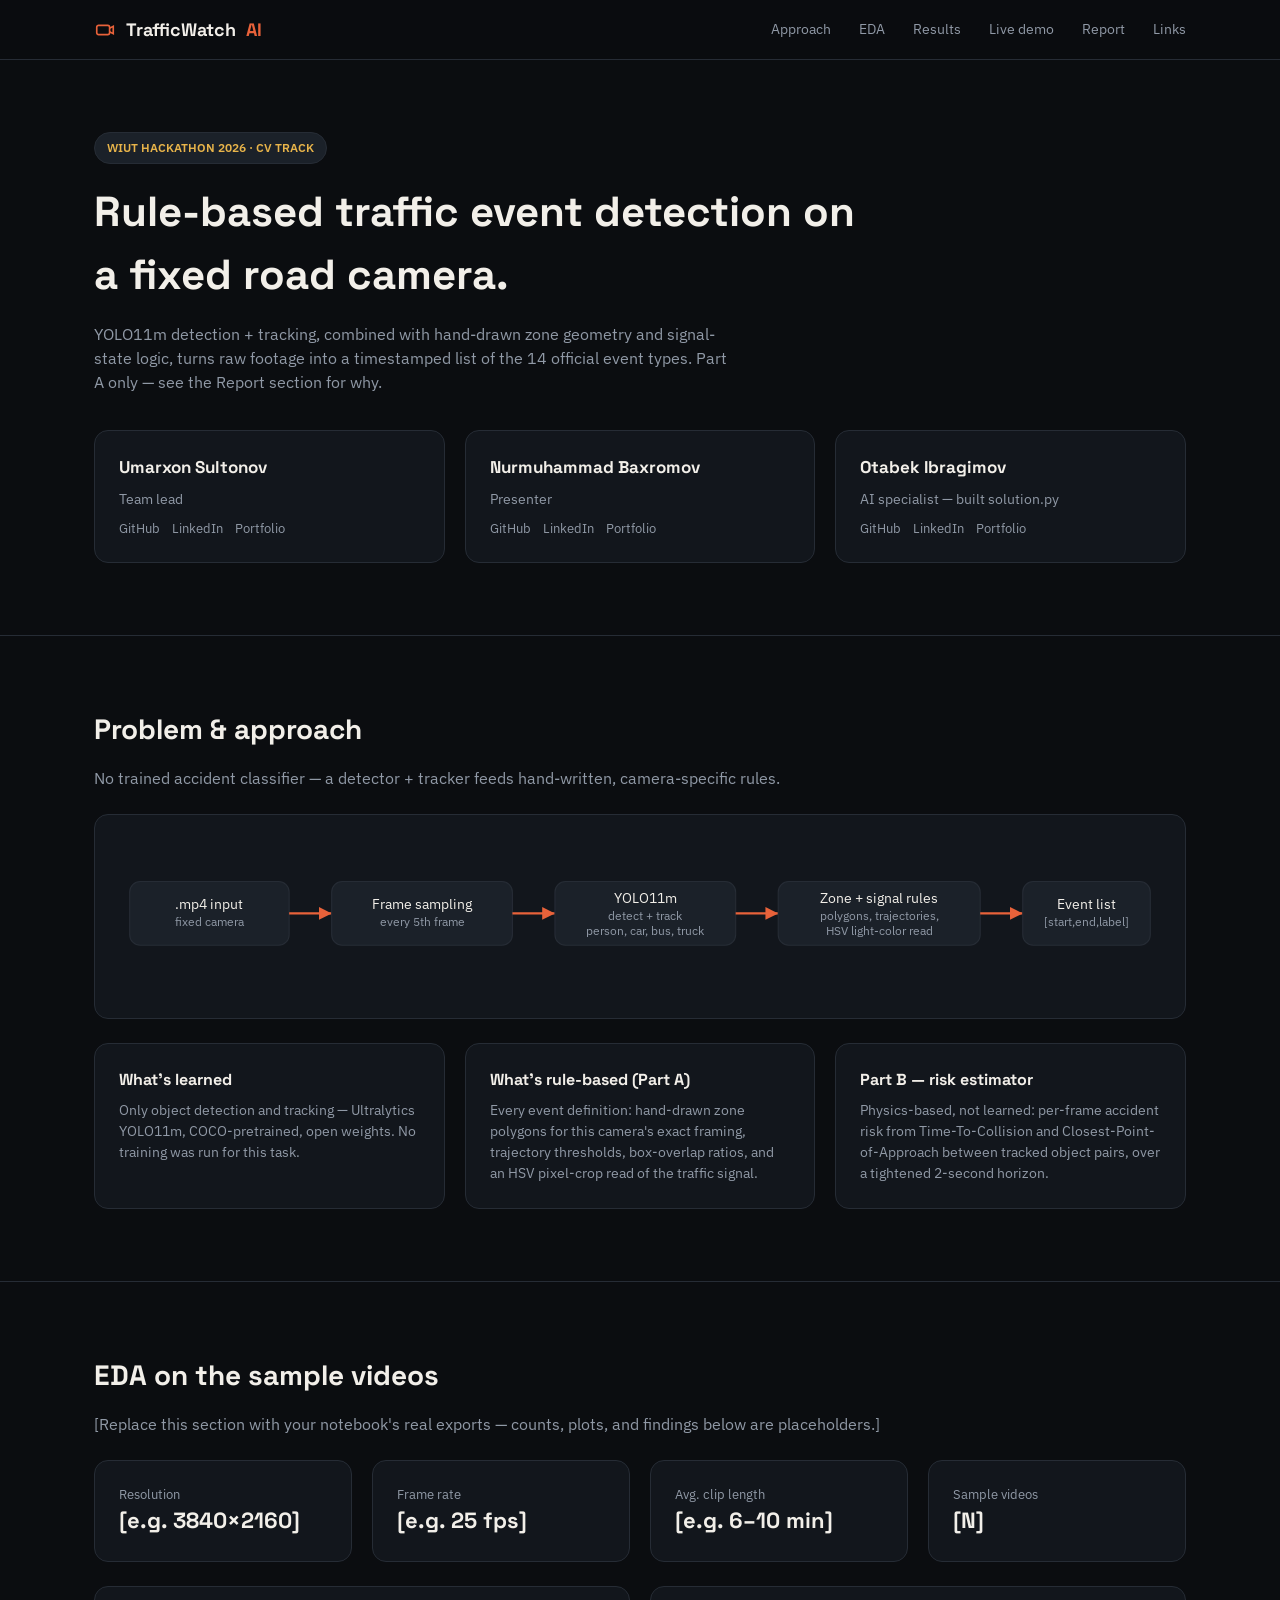
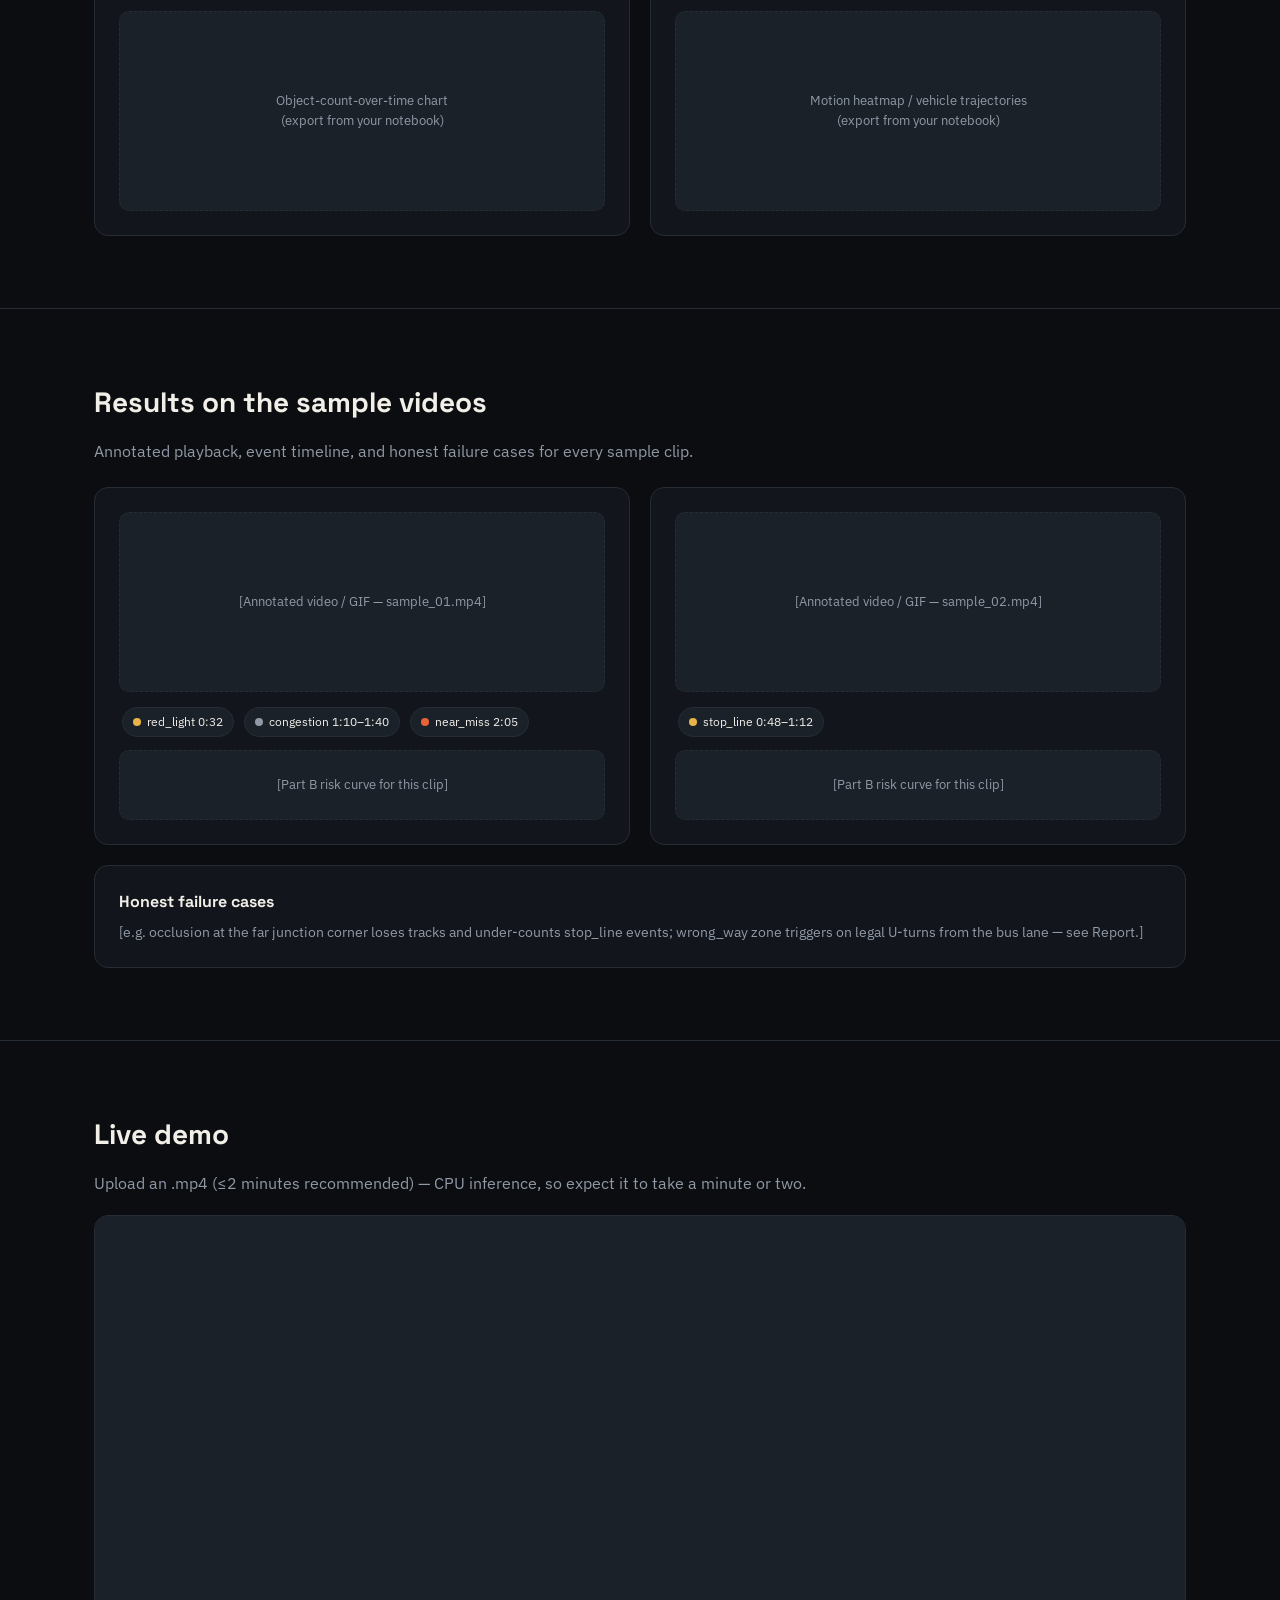
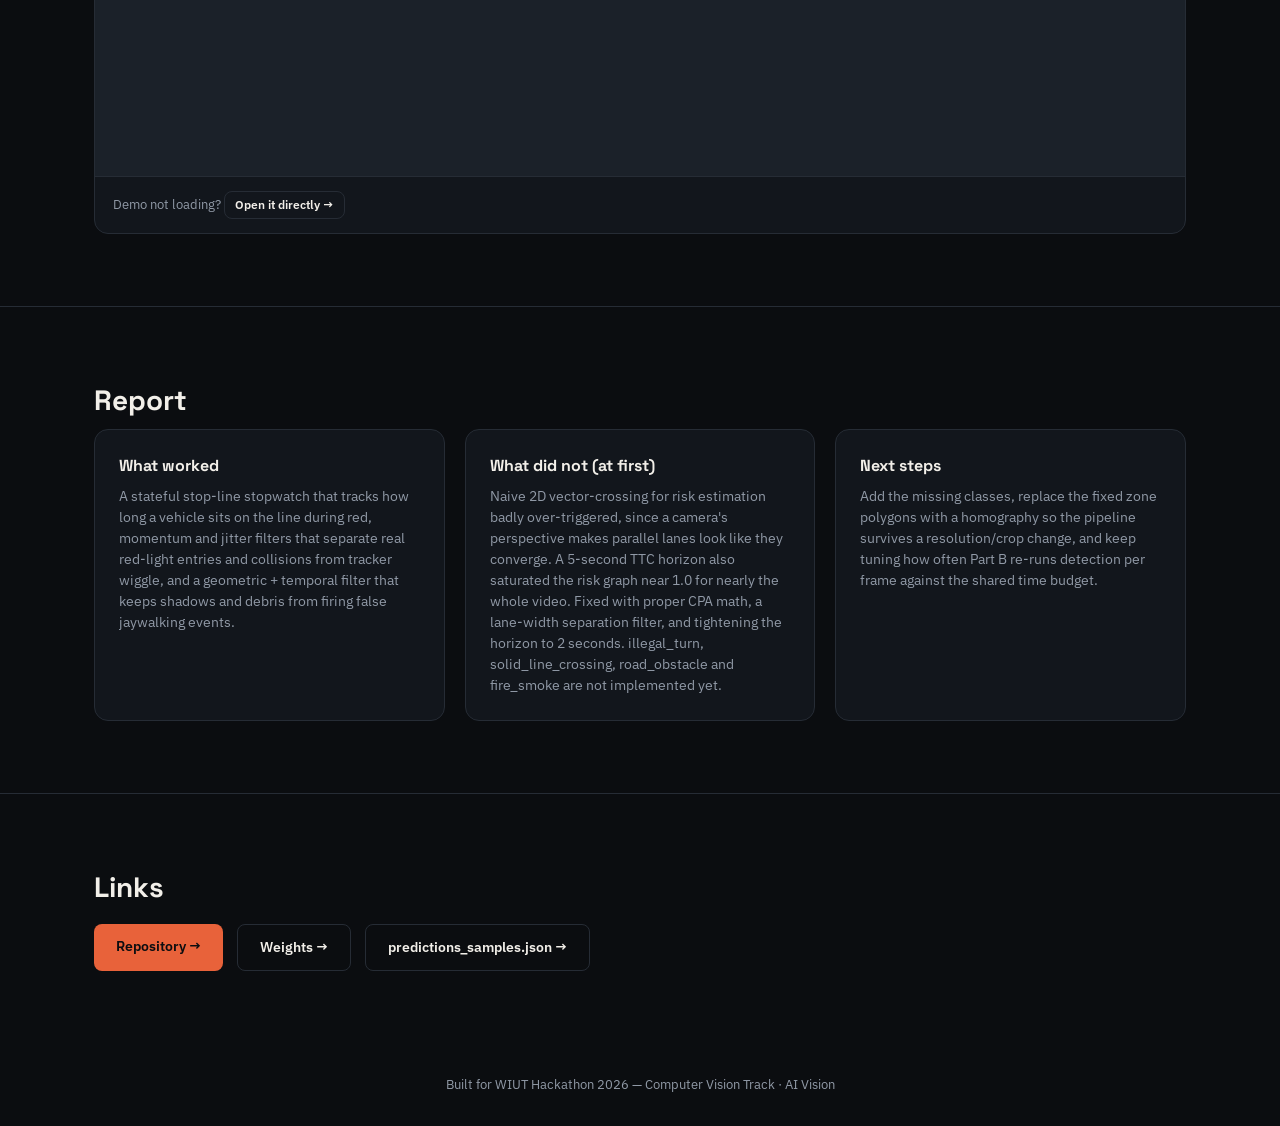
==== index.html @ 9713a690 "fix" ====
<!doctype html>
<html lang="en">
<head>
<meta charset="utf-8">
<meta name="viewport" content="width=device-width, initial-scale=1">
<title>TrafficWatch AI — WIUT Hackathon 2026</title>
<link rel="stylesheet" href="assets/style.css">
</head>
<body>

<nav>
  <div class="wrap">
    <div style="display:flex;align-items:center;gap:10px;font-family:var(--display);font-weight:700;font-size:18px">
      <svg width="22" height="22" viewBox="0 0 24 24" fill="none" stroke="#E8623A" stroke-width="1.8"><rect x="3" y="7" width="14" height="10" rx="2"/><path d="M17 10l4-2v8l-4-2"/></svg>
      TrafficWatch<span style="color:var(--accent)">AI</span>
    </div>
    <div class="links">
      <a href="#approach">Approach</a>
      <a href="#eda">EDA</a>
      <a href="#results">Results</a>
      <a href="#demo">Live demo</a>
      <a href="#report">Report</a>
      <a href="#links">Links</a>
    </div>
  </div>
</nav>

<!-- TEAM / HERO -->
<section id="team">
  <div class="wrap">
    <span class="pill">WIUT HACKATHON 2026 · CV TRACK</span>
    <h1 style="font-size:42px;margin-top:16px;max-width:780px">Rule-based traffic event detection on a fixed road camera.</h1>
    <p class="dim" style="max-width:640px;font-size:16px">YOLO11m detection + tracking, combined with hand-drawn zone geometry and signal-state logic, turns raw footage into a timestamped list of the 14 official event types. Part A only — see the Report section for why.</p>
    <div class="grid cols-3" style="margin-top:36px">
      <div class="card">
        <h3 style="font-size:17px">Umarxon Sultonov</h3>
        <div class="dim" style="font-size:13.5px;margin-bottom:10px">Team lead</div>
        <div style="display:flex;gap:12px;font-size:13px">
          <a href="#" class="dim">GitHub</a><a href="#" class="dim">LinkedIn</a><a href="#" class="dim">Portfolio</a>
        </div>
      </div>
      <div class="card">
        <h3 style="font-size:17px">Nurmuhammad Baxromov</h3>
        <div class="dim" style="font-size:13.5px;margin-bottom:10px">Presenter</div>
        <div style="display:flex;gap:12px;font-size:13px">
          <a href="#" class="dim">GitHub</a><a href="#" class="dim">LinkedIn</a><a href="#" class="dim">Portfolio</a>
        </div>
      </div>
      <div class="card">
        <h3 style="font-size:17px">Otabek Ibragimov</h3>
        <div class="dim" style="font-size:13.5px;margin-bottom:10px">AI specialist — built solution.py</div>
        <div style="display:flex;gap:12px;font-size:13px">
          <a href="#" class="dim">GitHub</a><a href="#" class="dim">LinkedIn</a><a href="#" class="dim">Portfolio</a>
        </div>
      </div>
    </div>
    <!-- TODO: fill in each member's real GitHub / LinkedIn / portfolio links above -->
  </div>
</section>

<!-- APPROACH -->
<section id="approach">
  <div class="wrap">
    <h2 style="font-size:28px">Problem & approach</h2>
    <p class="dim">No trained accident classifier — a detector + tracker feeds hand-written, camera-specific rules.</p>
    <div class="card" style="margin:24px 0;overflow-x:auto">
      <svg viewBox="0 0 980 140" style="width:100%;min-width:760px">
        <style>.b{fill:#1B2129;stroke:#262C35}.t{font-family:'IBM Plex Sans',sans-serif;font-size:13px;fill:#F2EFE9}.s{font-family:'IBM Plex Sans',sans-serif;font-size:11px;fill:#9099A6}.a{stroke:#E8623A;stroke-width:2;marker-end:url(#arrow)}</style>
        <defs><marker id="arrow" markerWidth="8" markerHeight="8" refX="6" refY="3" orient="auto"><path d="M0,0 L6,3 L0,6 z" fill="#E8623A"/></marker></defs>
        <rect class="b" x="10" y="40" width="150" height="60" rx="10"/><text class="t" x="85" y="66" text-anchor="middle">.mp4 input</text><text class="s" x="85" y="82" text-anchor="middle">fixed camera</text>
        <line class="a" x1="160" y1="70" x2="200" y2="70"/>
        <rect class="b" x="200" y="40" width="170" height="60" rx="10"/><text class="t" x="285" y="66" text-anchor="middle">Frame sampling</text><text class="s" x="285" y="82" text-anchor="middle">every 5th frame</text>
        <line class="a" x1="370" y1="70" x2="410" y2="70"/>
        <rect class="b" x="410" y="40" width="170" height="60" rx="10"/><text class="t" x="495" y="60" text-anchor="middle">YOLO11m</text><text class="s" x="495" y="76" text-anchor="middle">detect + track</text><text class="s" x="495" y="90" text-anchor="middle">person, car, bus, truck</text>
        <line class="a" x1="580" y1="70" x2="620" y2="70"/>
        <rect class="b" x="620" y="40" width="190" height="60" rx="10"/><text class="t" x="715" y="60" text-anchor="middle">Zone + signal rules</text><text class="s" x="715" y="76" text-anchor="middle">polygons, trajectories,</text><text class="s" x="715" y="90" text-anchor="middle">HSV light-color read</text>
        <line class="a" x1="810" y1="70" x2="850" y2="70"/>
        <rect class="b" x="850" y="40" width="120" height="60" rx="10"/><text class="t" x="910" y="66" text-anchor="middle">Event list</text><text class="s" x="910" y="82" text-anchor="middle">[start,end,label]</text>
      </svg>
    </div>
    <div class="grid cols-3">
      <div class="card">
        <h3 style="font-size:16px">What's learned</h3>
        <p class="dim" style="font-size:14px;margin:0">Only object detection and tracking — Ultralytics YOLO11m, COCO-pretrained, open weights. No training was run for this task.</p>
      </div>
      <div class="card">
        <h3 style="font-size:16px">What's rule-based (Part A)</h3>
        <p class="dim" style="font-size:14px;margin:0">Every event definition: hand-drawn zone polygons for this camera's exact framing, trajectory thresholds, box-overlap ratios, and an HSV pixel-crop read of the traffic signal.</p>
      </div>
      <div class="card">
        <h3 style="font-size:16px">Part B — risk estimator</h3>
        <p class="dim" style="font-size:14px;margin:0">Physics-based, not learned: per-frame accident risk from Time-To-Collision and Closest-Point-of-Approach between tracked object pairs, over a tightened 2-second horizon.</p>
      </div>
    </div>
  </div>
</section>

<!-- EDA -->
<section id="eda">
  <div class="wrap">
    <h2 style="font-size:28px">EDA on the sample videos</h2>
    <p class="dim">[Replace this section with your notebook's real exports — counts, plots, and findings below are placeholders.]</p>
    <div class="grid cols-4" style="margin:24px 0">
      <div class="card"><div class="dim" style="font-size:12.5px">Resolution</div><div style="font-family:var(--display);font-size:22px;font-weight:700">[e.g. 3840×2160]</div></div>
      <div class="card"><div class="dim" style="font-size:12.5px">Frame rate</div><div style="font-family:var(--display);font-size:22px;font-weight:700">[e.g. 25 fps]</div></div>
      <div class="card"><div class="dim" style="font-size:12.5px">Avg. clip length</div><div style="font-family:var(--display);font-size:22px;font-weight:700">[e.g. 6–10 min]</div></div>
      <div class="card"><div class="dim" style="font-size:12.5px">Sample videos</div><div style="font-family:var(--display);font-size:22px;font-weight:700">[N]</div></div>
    </div>
    <div class="grid cols-2">
      <div class="card"><div class="placeholder" style="height:200px;display:flex;align-items:center;justify-content:center">Object-count-over-time chart<br>(export from your notebook)</div></div>
      <div class="card"><div class="placeholder" style="height:200px;display:flex;align-items:center;justify-content:center">Motion heatmap / vehicle trajectories<br>(export from your notebook)</div></div>
    </div>
  </div>
</section>

<!-- RESULTS -->
<section id="results">
  <div class="wrap">
    <h2 style="font-size:28px">Results on the sample videos</h2>
    <p class="dim">Annotated playback, event timeline, and honest failure cases for every sample clip.</p>
    <div class="grid cols-2" style="margin-top:24px">
      <!-- Repeat one card per sample video -->
      <div class="card">
        <div class="placeholder" style="height:180px;display:flex;align-items:center;justify-content:center">[Annotated video / GIF — sample_01.mp4]</div>
        <div style="margin-top:12px">
          <span class="timeline-chip"><span class="dot" style="background:var(--warn)"></span>red_light 0:32</span>
          <span class="timeline-chip"><span class="dot" style="background:var(--dim)"></span>congestion 1:10–1:40</span>
          <span class="timeline-chip"><span class="dot" style="background:var(--accent)"></span>near_miss 2:05</span>
        </div>
        <div class="placeholder" style="height:70px;margin-top:10px;display:flex;align-items:center;justify-content:center">[Part B risk curve for this clip]</div>
      </div>
      <div class="card">
        <div class="placeholder" style="height:180px;display:flex;align-items:center;justify-content:center">[Annotated video / GIF — sample_02.mp4]</div>
        <div style="margin-top:12px">
          <span class="timeline-chip"><span class="dot" style="background:var(--warn)"></span>stop_line 0:48–1:12</span>
        </div>
        <div class="placeholder" style="height:70px;margin-top:10px;display:flex;align-items:center;justify-content:center">[Part B risk curve for this clip]</div>
      </div>
    </div>
    <div class="card" style="margin-top:20px">
      <h3 style="font-size:16px">Honest failure cases</h3>
      <p class="dim" style="font-size:14px;margin:0">[e.g. occlusion at the far junction corner loses tracks and under-counts stop_line events; wrong_way zone triggers on legal U-turns from the bus lane — see Report.]</p>
    </div>
  </div>
</section>

<!-- LIVE DEMO -->
<section id="demo">
  <div class="wrap">
    <h2 style="font-size:28px">Live demo</h2>
    <p class="dim">Upload an .mp4 (≤2 minutes recommended) — CPU inference, so expect it to take a minute or two.</p>
    <div class="card" style="margin-top:20px;padding:0;overflow:hidden">
      <!-- Update this src once your Hugging Face Space is deployed -->
      <iframe
        src="https://YOUR-HF-USERNAME-trafficwatch-ai.hf.space"
        style="width:100%;height:560px;border:none;display:block;background:var(--surface2)"
        title="TrafficWatch AI live demo">
      </iframe>
      <div style="padding:14px 18px;border-top:1px solid var(--border);font-size:12.5px" class="dim">
        Demo not loading? <a href="https://YOUR-HF-USERNAME-trafficwatch-ai.hf.space" class="btn ghost" style="padding:4px 10px;font-size:12px">Open it directly →</a>
      </div>
    </div>
  </div>
</section>

<!-- REPORT -->
<section id="report">
  <div class="wrap">
    <h2 style="font-size:28px">Report</h2>
    <div class="grid cols-3">
      <div class="card"><h3 style="font-size:16px">What worked</h3><p class="dim" style="font-size:14px;margin:0">A stateful stop-line stopwatch that tracks how long a vehicle sits on the line during red, momentum and jitter filters that separate real red-light entries and collisions from tracker wiggle, and a geometric + temporal filter that keeps shadows and debris from firing false jaywalking events.</p></div>
      <div class="card"><h3 style="font-size:16px">What did not (at first)</h3><p class="dim" style="font-size:14px;margin:0">Naive 2D vector-crossing for risk estimation badly over-triggered, since a camera's perspective makes parallel lanes look like they converge. A 5-second TTC horizon also saturated the risk graph near 1.0 for nearly the whole video. Fixed with proper CPA math, a lane-width separation filter, and tightening the horizon to 2 seconds. illegal_turn, solid_line_crossing, road_obstacle and fire_smoke are not implemented yet.</p></div>
      <div class="card"><h3 style="font-size:16px">Next steps</h3><p class="dim" style="font-size:14px;margin:0">Add the missing classes, replace the fixed zone polygons with a homography so the pipeline survives a resolution/crop change, and keep tuning how often Part B re-runs detection per frame against the shared time budget.</p></div>
    </div>
  </div>
</section>

<!-- LINKS -->
<section id="links">
  <div class="wrap">
    <h2 style="font-size:28px">Links</h2>
    <div style="display:flex;gap:14px;flex-wrap:wrap;margin-top:16px">
      <a class="btn" href="https://github.com/Umarxon80/AI_VISION">Repository →</a>
      <a class="btn ghost" href="https://github.com/Umarxon80/AI_VISION/tree/main/weights">Weights →</a>
      <a class="btn ghost" href="https://github.com/Umarxon80/AI_VISION/blob/main/predictions_samples.json">predictions_samples.json →</a>
    </div>
  </div>
</section>

<footer>Built for WIUT Hackathon 2026 — Computer Vision Track · AI Vision</footer>

</body>
</html>
---- assets/style.css ----
@import url('https://fonts.googleapis.com/css2?family=Space+Grotesk:wght@500;700&family=IBM+Plex+Sans:wght@400;500;600&display=swap');

:root{
  --bg:#0B0D10; --surface:#12161C; --surface2:#1B2129; --border:#262C35;
  --text:#F2EFE9; --dim:#9099A6; --accent:#E8623A; --safe:#3EB489; --warn:#E8B44A;
  --display:'Space Grotesk',sans-serif; --body:'IBM Plex Sans',sans-serif;
}
*{box-sizing:border-box}
html{scroll-behavior:smooth}
body{margin:0;background:var(--bg);color:var(--text);font-family:var(--body);line-height:1.5}
a{color:inherit;text-decoration:none}
h1,h2,h3{font-family:var(--display);margin:0 0 8px}
.dim{color:var(--dim)}
.wrap{max-width:1140px;margin:0 auto;padding:0 24px}
.pill{display:inline-block;background:var(--surface2);border:1px solid var(--border);color:var(--warn);font-size:12px;font-weight:600;padding:6px 12px;border-radius:999px}
.btn{display:inline-block;background:var(--accent);color:#0B0D10;padding:12px 22px;border-radius:8px;font-weight:600;font-size:14px;border:none;cursor:pointer}
.btn.ghost{background:transparent;border:1px solid var(--border);color:var(--text)}
.card{background:var(--surface);border:1px solid var(--border);border-radius:14px;padding:24px}
.grid{display:grid;gap:20px}
.grid.cols-3{grid-template-columns:repeat(3,minmax(0,1fr))}
.grid.cols-4{grid-template-columns:repeat(4,minmax(0,1fr))}
.grid.cols-2{grid-template-columns:repeat(2,minmax(0,1fr))}
section{padding:72px 0;border-top:1px solid var(--border)}
section:first-of-type{border-top:none}
nav{position:sticky;top:0;background:rgba(11,13,16,.9);backdrop-filter:blur(6px);border-bottom:1px solid var(--border);z-index:10}
nav .wrap{display:flex;align-items:center;justify-content:space-between;padding:16px 24px}
nav .links{display:flex;gap:28px;font-size:14px;color:var(--dim)}
.badge{display:inline-flex;align-items:center;gap:6px;font-size:12.5px;color:var(--dim)}
.dot{width:8px;height:8px;border-radius:50%;display:inline-block}
.placeholder{border:1.5px dashed var(--border);border-radius:10px;color:var(--dim);font-size:13px;padding:18px;text-align:center;background:var(--surface2)}
.timeline-chip{display:inline-flex;align-items:center;gap:6px;font-size:12px;background:var(--surface2);border:1px solid var(--border);border-radius:999px;padding:5px 10px;margin:3px}
footer{padding:32px 0;color:var(--dim);font-size:13px;text-align:center}
@media (max-width:800px){
  .grid.cols-3,.grid.cols-4,.grid.cols-2{grid-template-columns:1fr}
  nav .links{display:none}
}
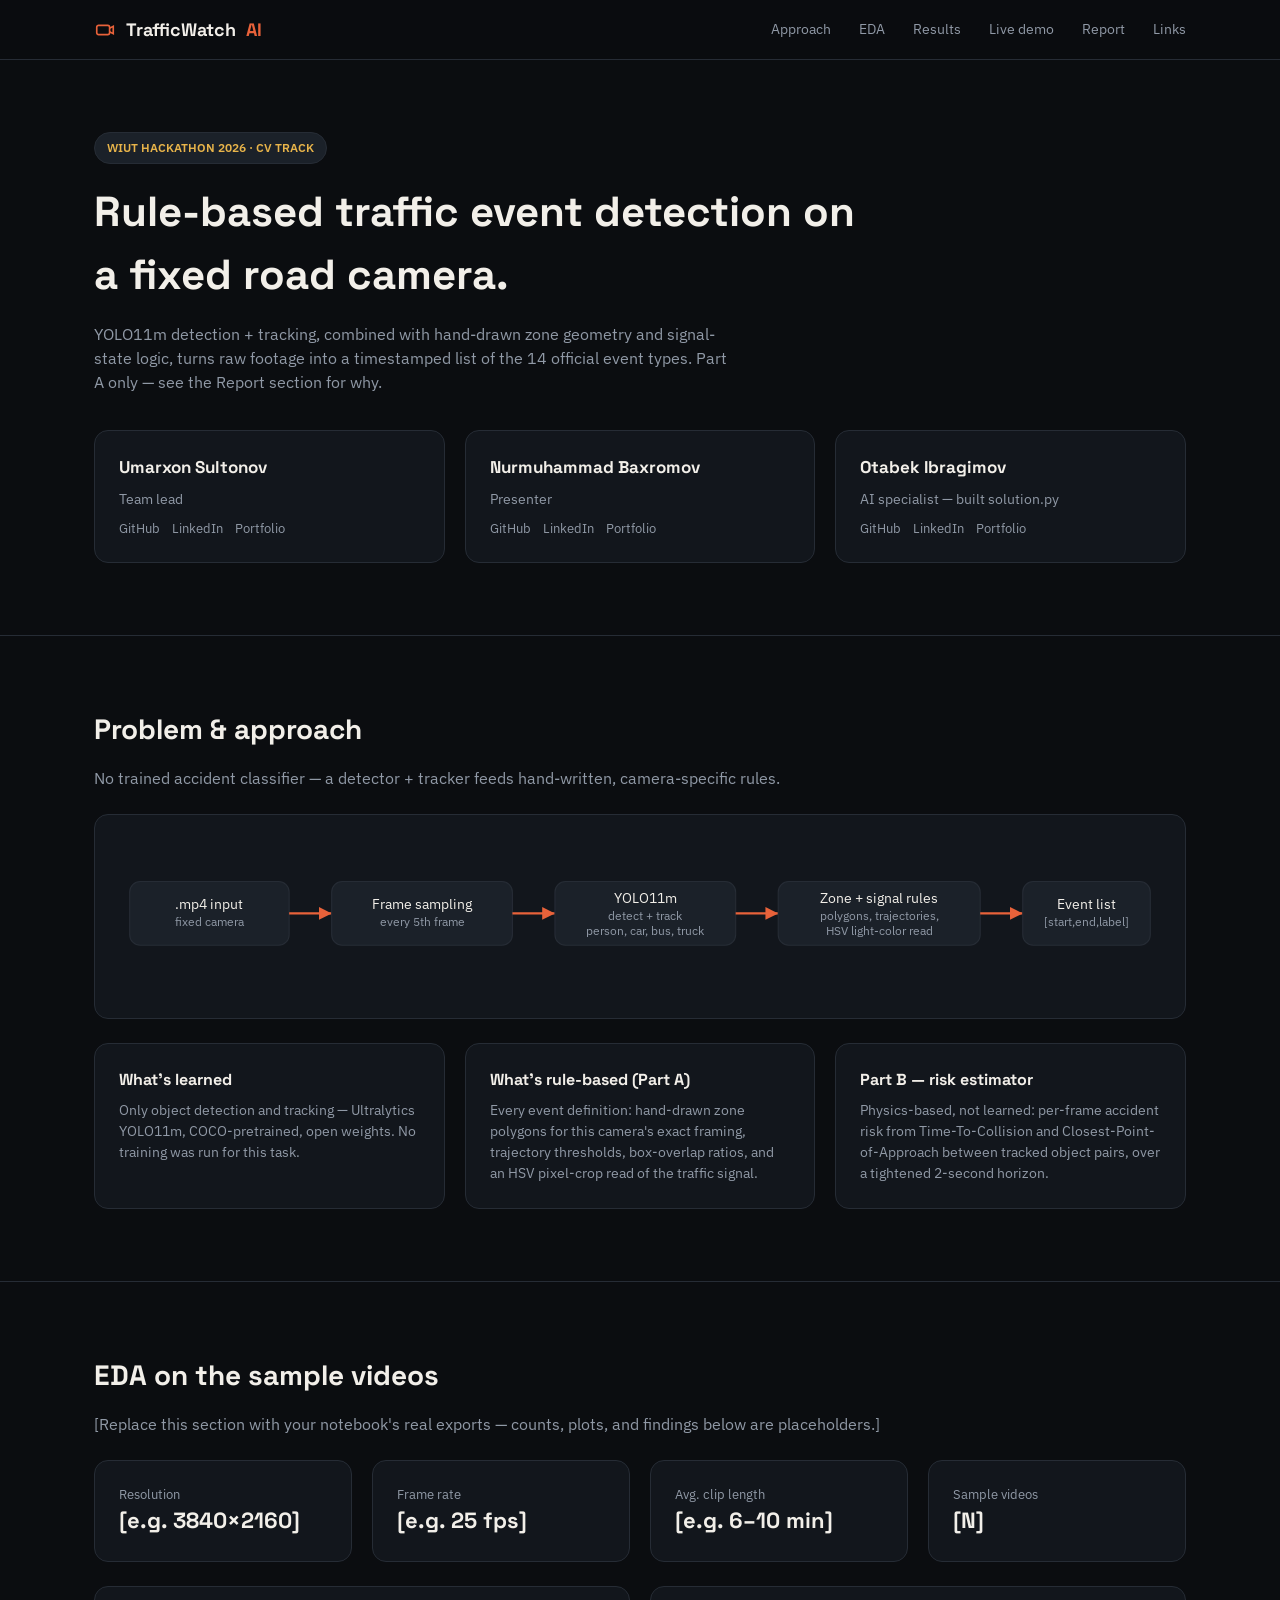
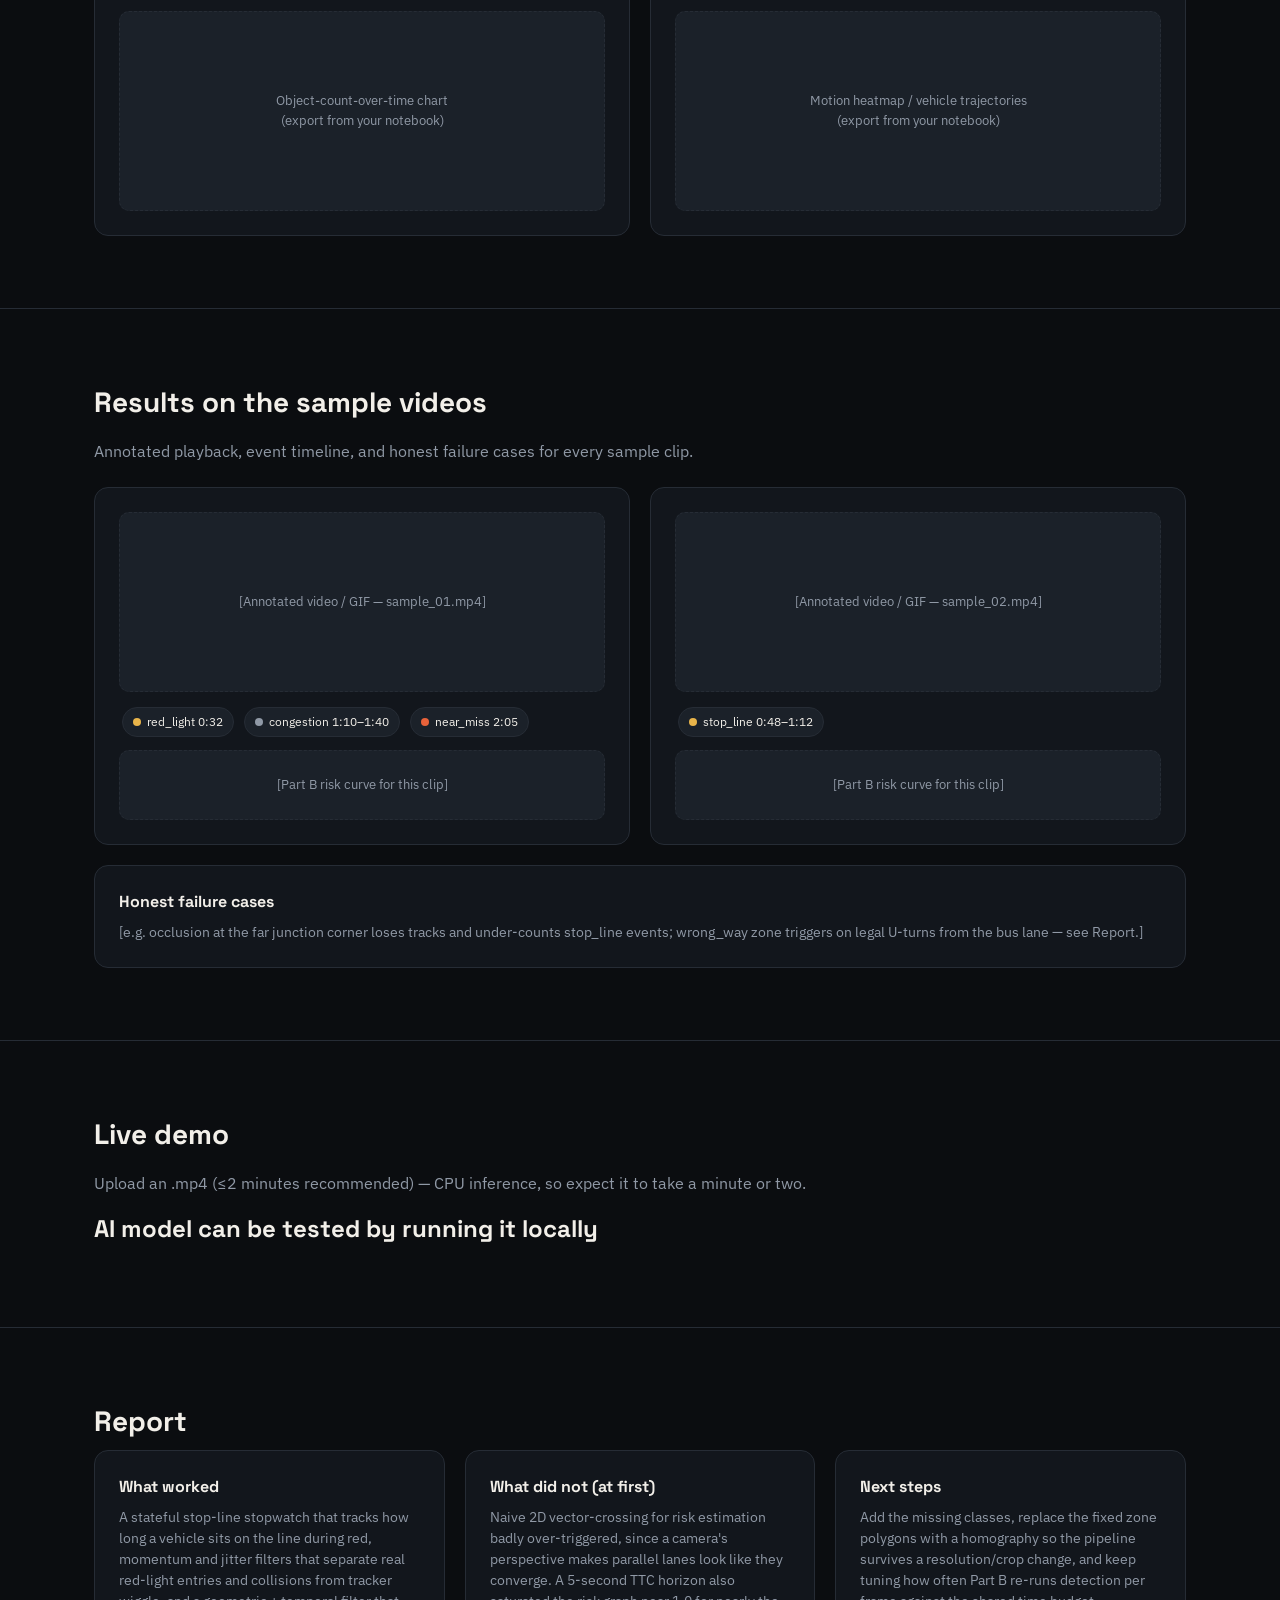
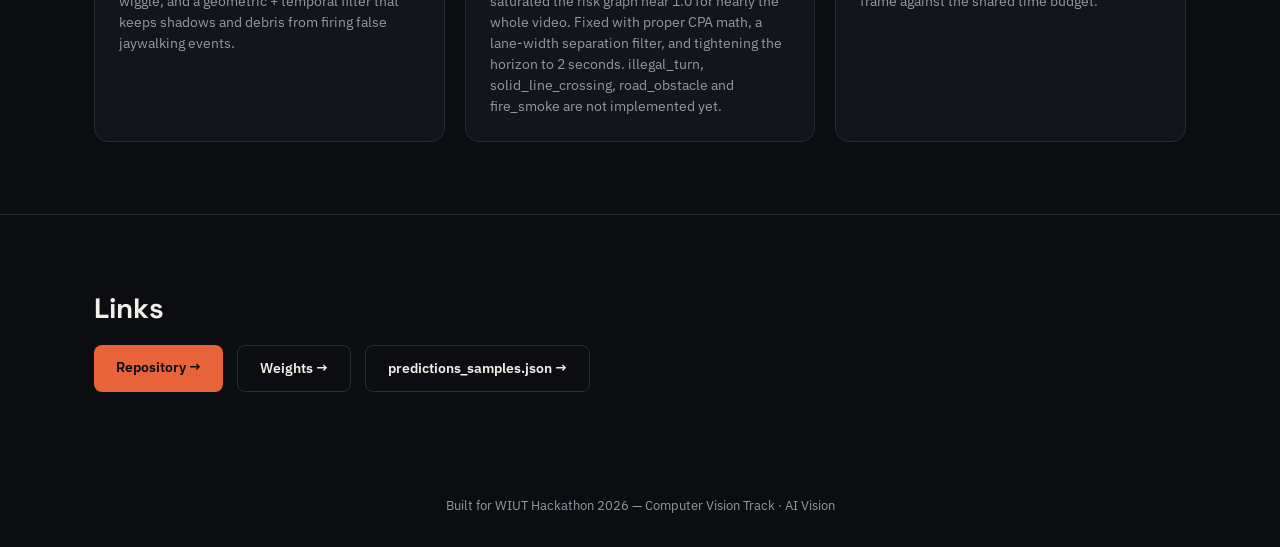
==== commit 289e2bc5: "fix" ====
--- a/index.html
+++ b/index.html
@@ -149,17 +149,7 @@
   <div class="wrap">
     <h2 style="font-size:28px">Live demo</h2>
     <p class="dim">Upload an .mp4 (≤2 minutes recommended) — CPU inference, so expect it to take a minute or two.</p>
-    <div class="card" style="margin-top:20px;padding:0;overflow:hidden">
-      <!-- Update this src once your Hugging Face Space is deployed -->
-      <iframe
-        src="https://YOUR-HF-USERNAME-trafficwatch-ai.hf.space"
-        style="width:100%;height:560px;border:none;display:block;background:var(--surface2)"
-        title="TrafficWatch AI live demo">
-      </iframe>
-      <div style="padding:14px 18px;border-top:1px solid var(--border);font-size:12.5px" class="dim">
-        Demo not loading? <a href="https://YOUR-HF-USERNAME-trafficwatch-ai.hf.space" class="btn ghost" style="padding:4px 10px;font-size:12px">Open it directly →</a>
-      </div>
-    </div>
+    <h1>AI model can be tested by running it locally </h1>
   </div>
 </section>
 
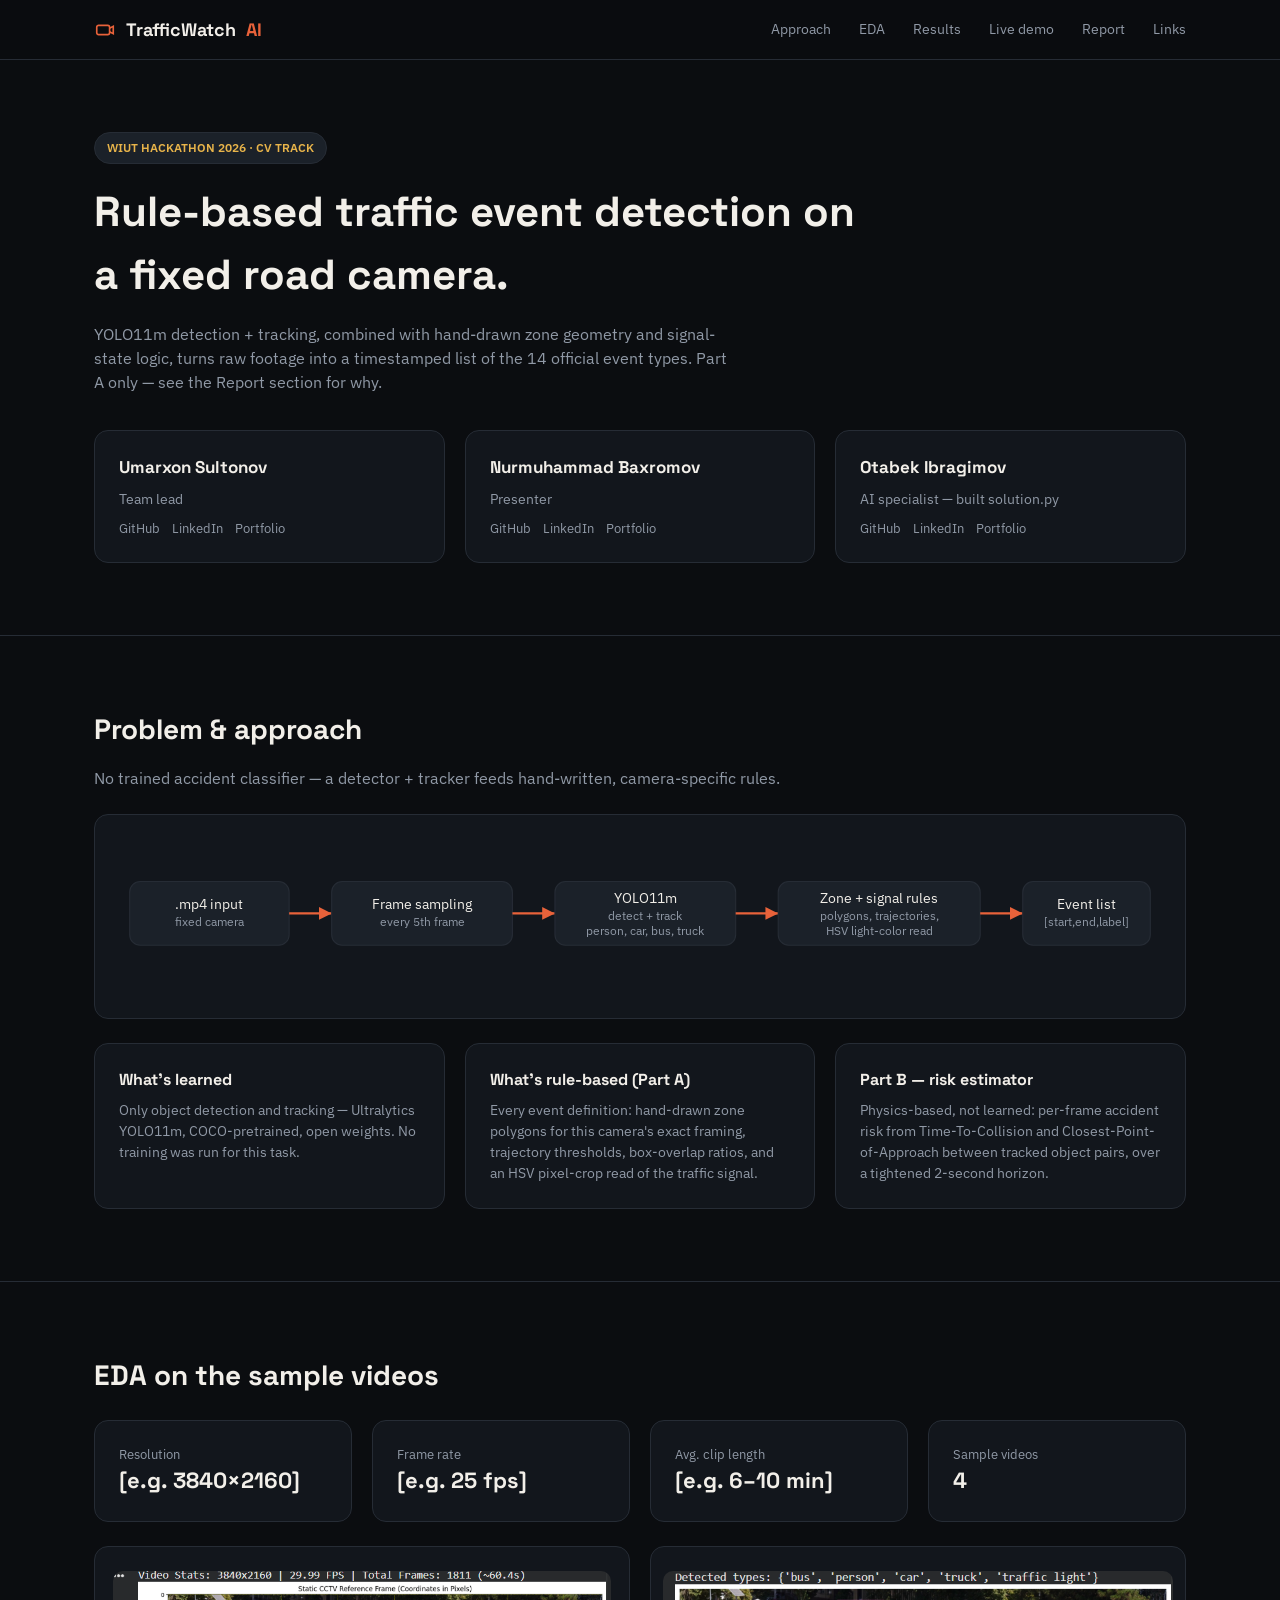
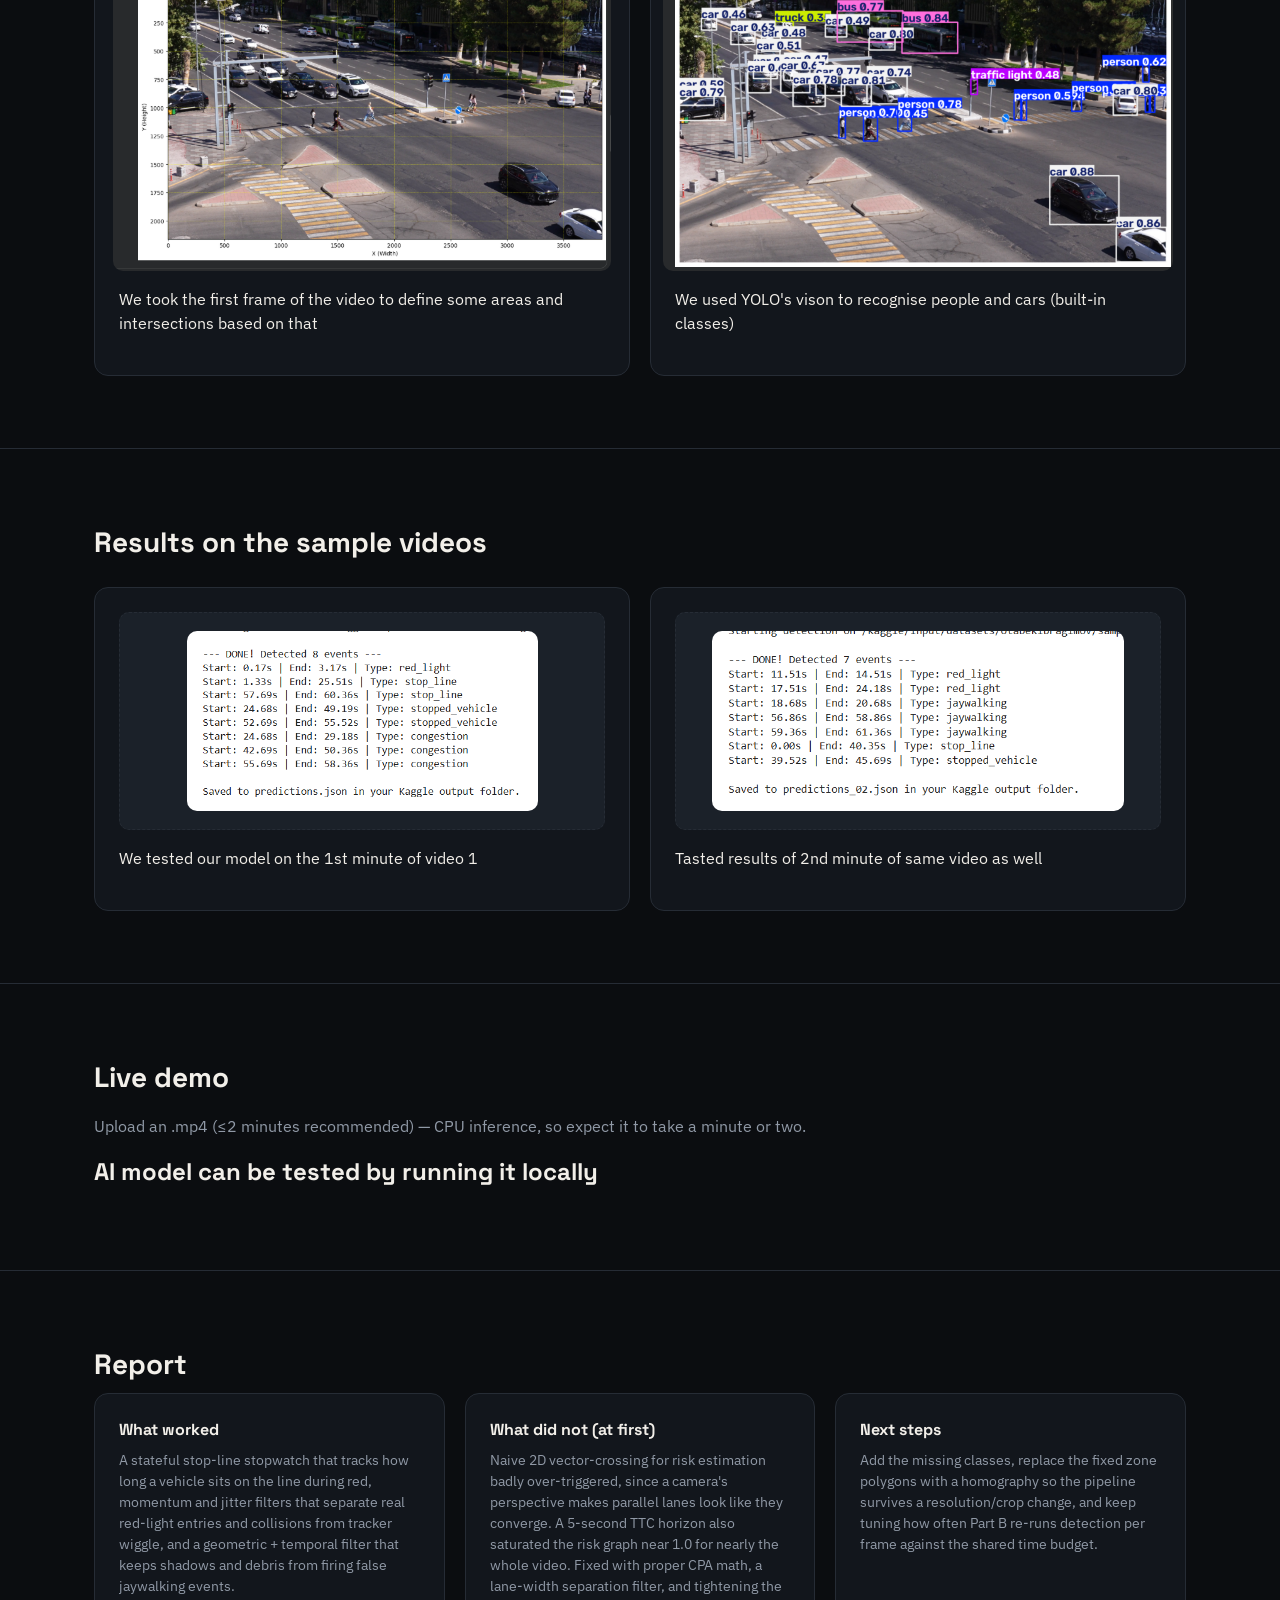
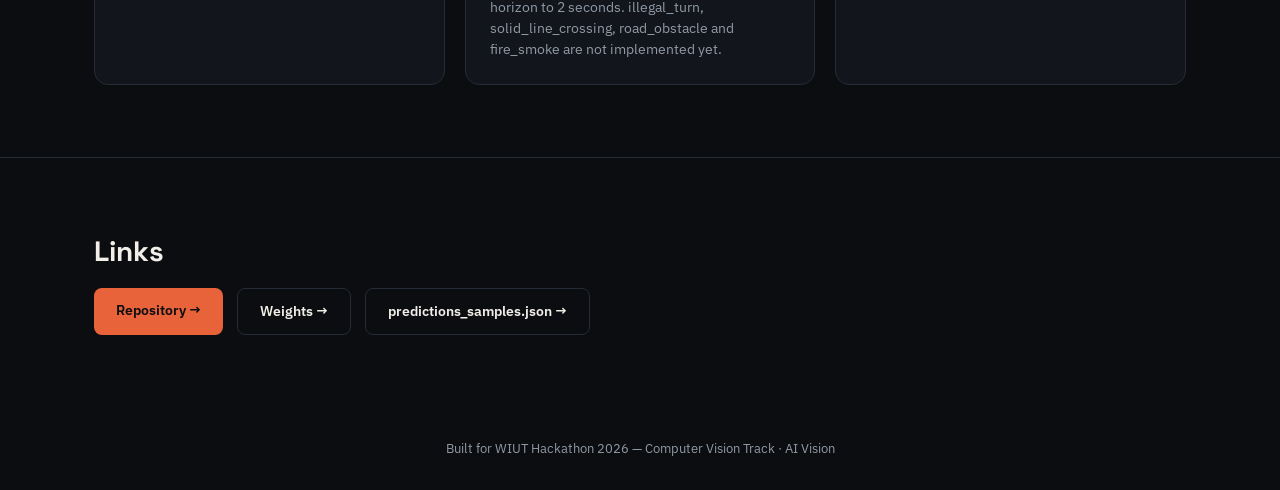
==== commit 74f83a0c: "update web with new data" ====
--- a/index.html
+++ b/index.html
@@ -99,16 +99,19 @@
 <section id="eda">
   <div class="wrap">
     <h2 style="font-size:28px">EDA on the sample videos</h2>
-    <p class="dim">[Replace this section with your notebook's real exports — counts, plots, and findings below are placeholders.]</p>
     <div class="grid cols-4" style="margin:24px 0">
       <div class="card"><div class="dim" style="font-size:12.5px">Resolution</div><div style="font-family:var(--display);font-size:22px;font-weight:700">[e.g. 3840×2160]</div></div>
       <div class="card"><div class="dim" style="font-size:12.5px">Frame rate</div><div style="font-family:var(--display);font-size:22px;font-weight:700">[e.g. 25 fps]</div></div>
       <div class="card"><div class="dim" style="font-size:12.5px">Avg. clip length</div><div style="font-family:var(--display);font-size:22px;font-weight:700">[e.g. 6–10 min]</div></div>
-      <div class="card"><div class="dim" style="font-size:12.5px">Sample videos</div><div style="font-family:var(--display);font-size:22px;font-weight:700">[N]</div></div>
+      <div class="card"><div class="dim" style="font-size:12.5px">Sample videos</div><div style="font-family:var(--display);font-size:22px;font-weight:700">4</div></div>
     </div>
     <div class="grid cols-2">
-      <div class="card"><div class="placeholder" style="height:200px;display:flex;align-items:center;justify-content:center">Object-count-over-time chart<br>(export from your notebook)</div></div>
-      <div class="card"><div class="placeholder" style="height:200px;display:flex;align-items:center;justify-content:center">Motion heatmap / vehicle trajectories<br>(export from your notebook)</div></div>
+      <div class="card">
+        <div class="placeholder" style="height:300px;display:flex;align-items:center;justify-content:center"><img src="./img/1st_frame.png" alt="" style="height: 300px; border-radius: 10px;"></div>
+        <p>We took the first frame of the video to define some areas and intersections based on that</p>
+    </div>
+      <div class="card"><div class="placeholder" style="height:300px;display:flex;align-items:center;justify-content:center"><img src="./img/YOLO.png" alt="" style="height: 300px; border-radius: 10px;"></div>
+        <p>We used YOLO's vison to recognise people and cars (built-in classes)</p>
     </div>
   </div>
 </section>
@@ -117,29 +120,16 @@
 <section id="results">
   <div class="wrap">
     <h2 style="font-size:28px">Results on the sample videos</h2>
-    <p class="dim">Annotated playback, event timeline, and honest failure cases for every sample clip.</p>
     <div class="grid cols-2" style="margin-top:24px">
       <!-- Repeat one card per sample video -->
       <div class="card">
-        <div class="placeholder" style="height:180px;display:flex;align-items:center;justify-content:center">[Annotated video / GIF — sample_01.mp4]</div>
-        <div style="margin-top:12px">
-          <span class="timeline-chip"><span class="dot" style="background:var(--warn)"></span>red_light 0:32</span>
-          <span class="timeline-chip"><span class="dot" style="background:var(--dim)"></span>congestion 1:10–1:40</span>
-          <span class="timeline-chip"><span class="dot" style="background:var(--accent)"></span>near_miss 2:05</span>
-        </div>
-        <div class="placeholder" style="height:70px;margin-top:10px;display:flex;align-items:center;justify-content:center">[Part B risk curve for this clip]</div>
+        <div class="placeholder" style="display:flex;align-items:center;justify-content:center"><img src="./img/test1.png" alt="" style="height:180px;border-radius: 10px;"></div>
+        <p style="align-self: center;">We tested our model on the 1st minute of video 1</p>
       </div>
       <div class="card">
-        <div class="placeholder" style="height:180px;display:flex;align-items:center;justify-content:center">[Annotated video / GIF — sample_02.mp4]</div>
-        <div style="margin-top:12px">
-          <span class="timeline-chip"><span class="dot" style="background:var(--warn)"></span>stop_line 0:48–1:12</span>
-        </div>
-        <div class="placeholder" style="height:70px;margin-top:10px;display:flex;align-items:center;justify-content:center">[Part B risk curve for this clip]</div>
+        <div class="placeholder" style="display:flex;align-items:center;justify-content:center"><img src="./img/test2.png" alt="" style="height:180px;border-radius: 10px;"></div>
+        <p style="align-self: center;">Tasted results of 2nd minute of same video as well</p>
       </div>
-    </div>
-    <div class="card" style="margin-top:20px">
-      <h3 style="font-size:16px">Honest failure cases</h3>
-      <p class="dim" style="font-size:14px;margin:0">[e.g. occlusion at the far junction corner loses tracks and under-counts stop_line events; wrong_way zone triggers on legal U-turns from the bus lane — see Report.]</p>
     </div>
   </div>
 </section>
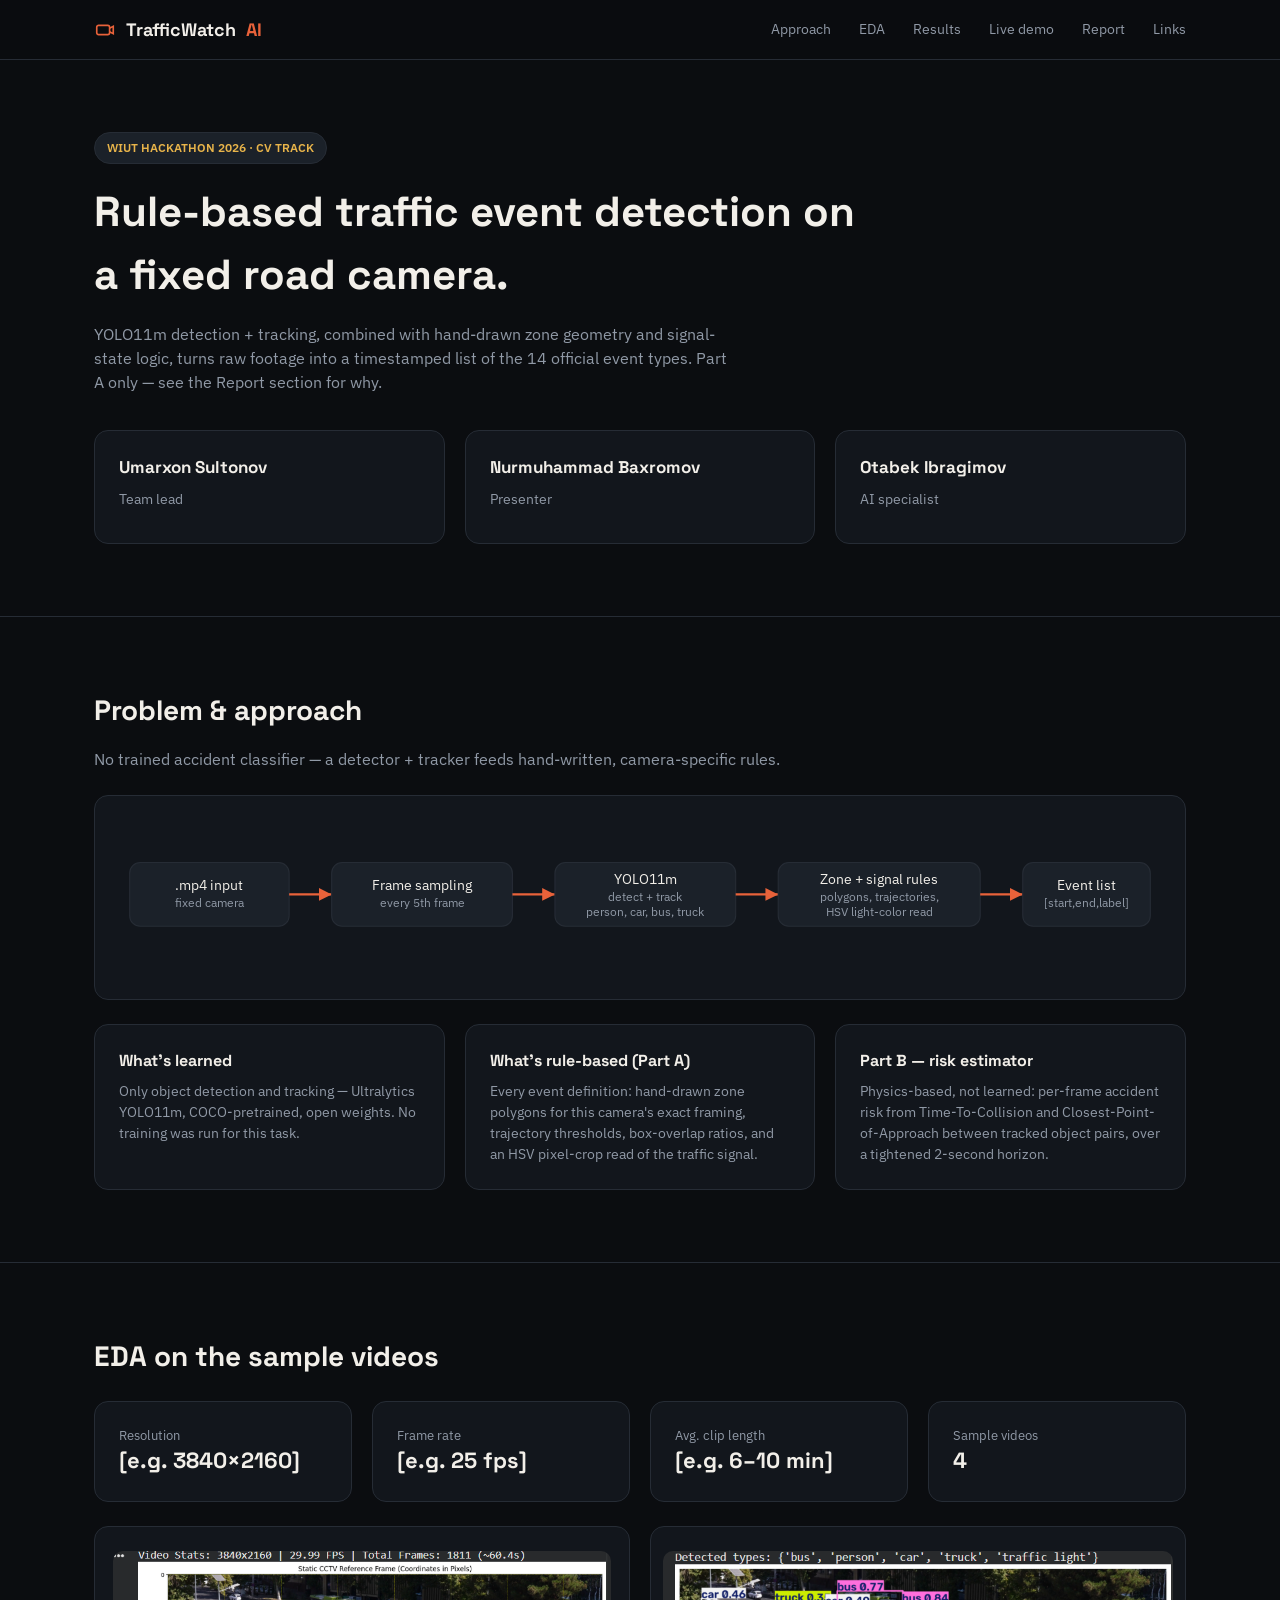
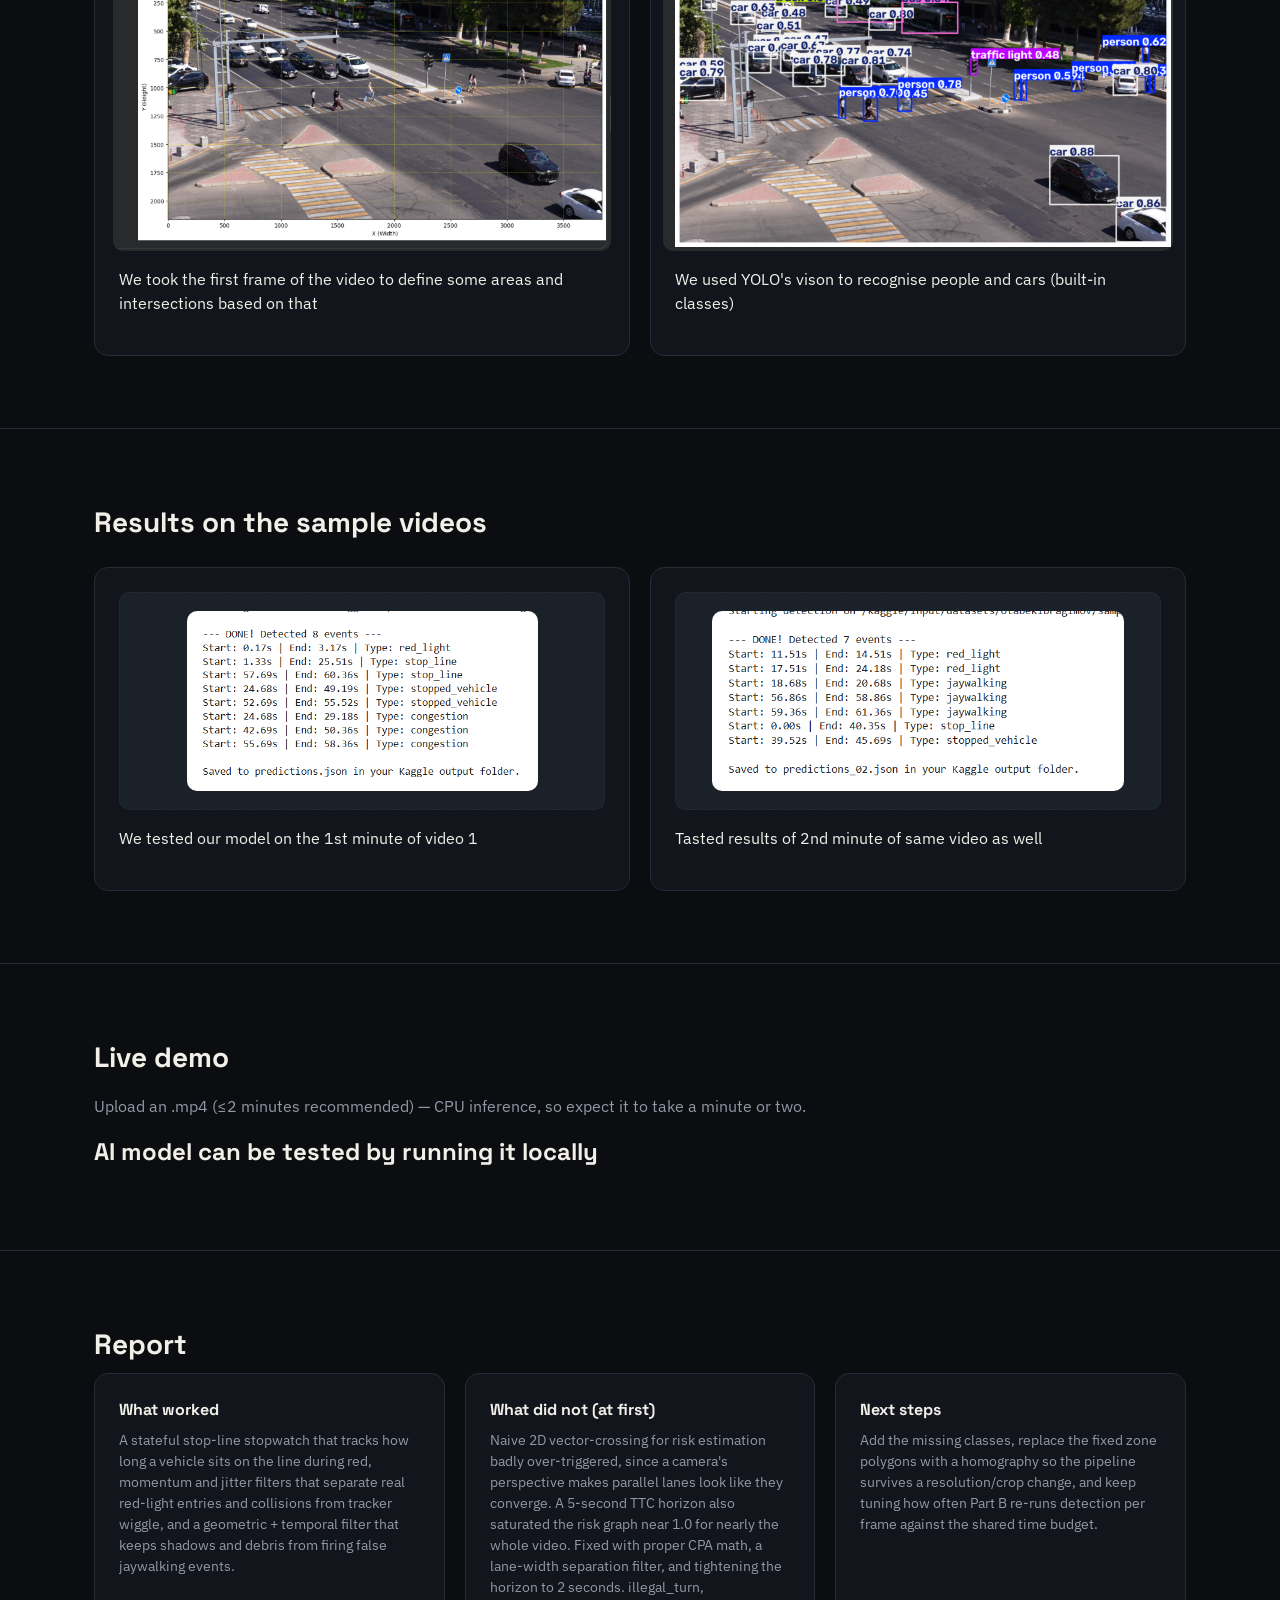
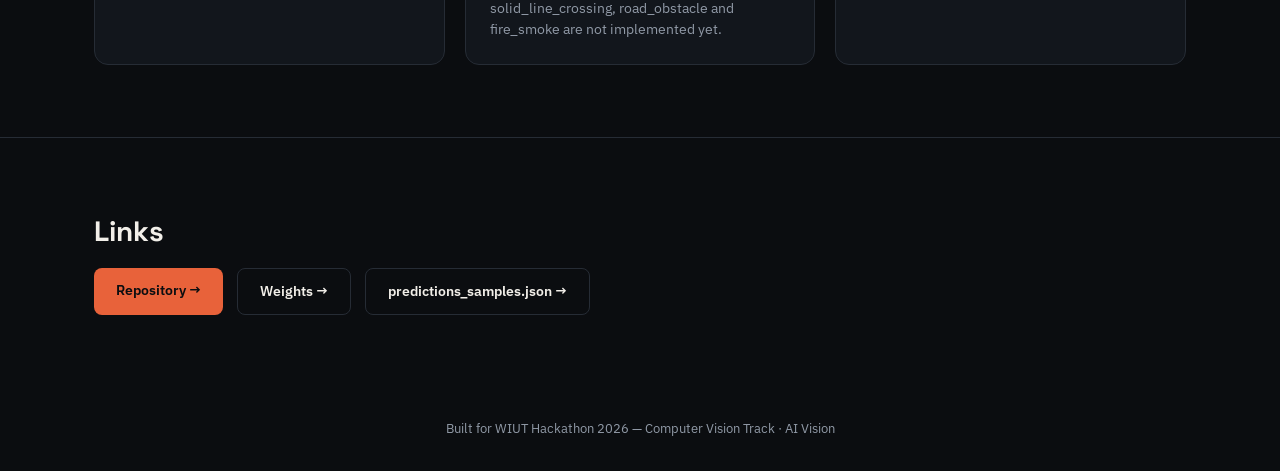
==== commit fc35b492: "update web with new data" ====
--- a/index.html
+++ b/index.html
@@ -36,21 +36,18 @@
         <h3 style="font-size:17px">Umarxon Sultonov</h3>
         <div class="dim" style="font-size:13.5px;margin-bottom:10px">Team lead</div>
         <div style="display:flex;gap:12px;font-size:13px">
-          <a href="#" class="dim">GitHub</a><a href="#" class="dim">LinkedIn</a><a href="#" class="dim">Portfolio</a>
         </div>
       </div>
       <div class="card">
         <h3 style="font-size:17px">Nurmuhammad Baxromov</h3>
         <div class="dim" style="font-size:13.5px;margin-bottom:10px">Presenter</div>
         <div style="display:flex;gap:12px;font-size:13px">
-          <a href="#" class="dim">GitHub</a><a href="#" class="dim">LinkedIn</a><a href="#" class="dim">Portfolio</a>
         </div>
       </div>
       <div class="card">
         <h3 style="font-size:17px">Otabek Ibragimov</h3>
-        <div class="dim" style="font-size:13.5px;margin-bottom:10px">AI specialist — built solution.py</div>
+        <div class="dim" style="font-size:13.5px;margin-bottom:10px">AI specialist</div>
         <div style="display:flex;gap:12px;font-size:13px">
-          <a href="#" class="dim">GitHub</a><a href="#" class="dim">LinkedIn</a><a href="#" class="dim">Portfolio</a>
         </div>
       </div>
     </div>
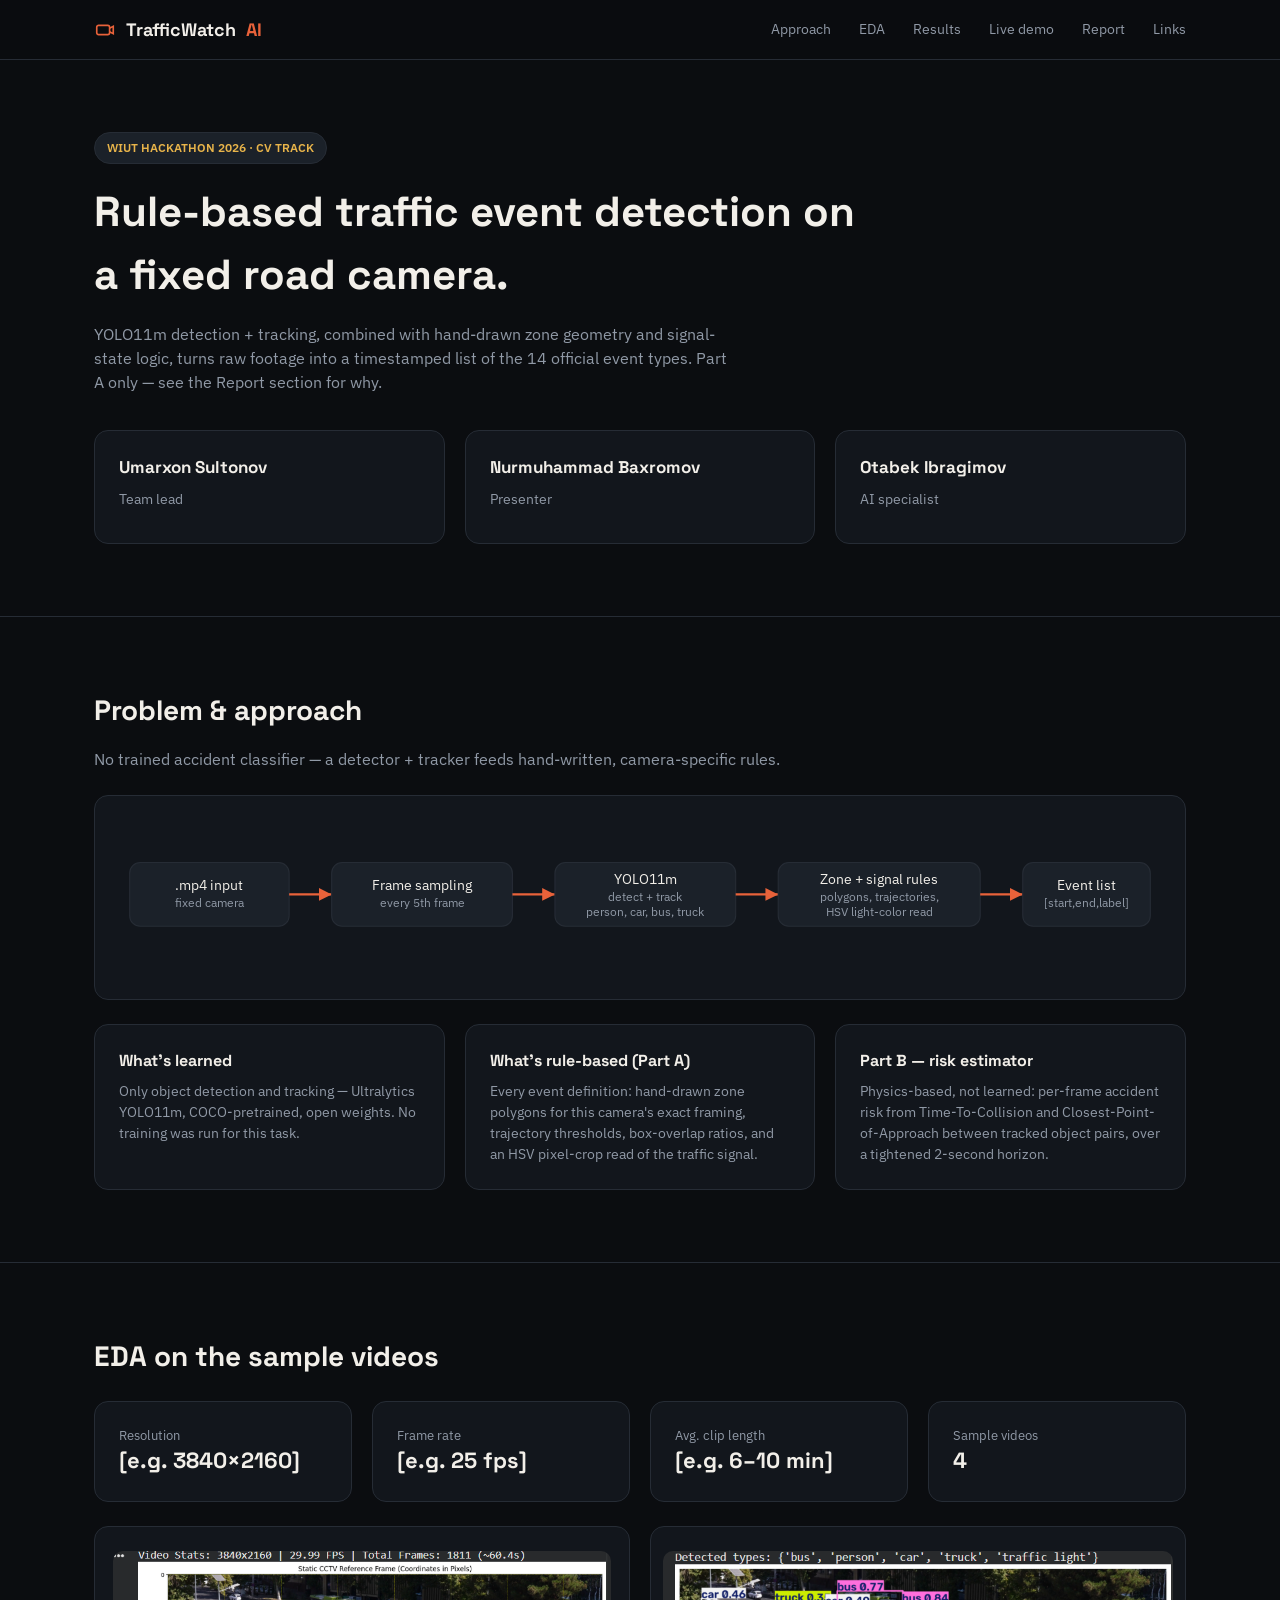
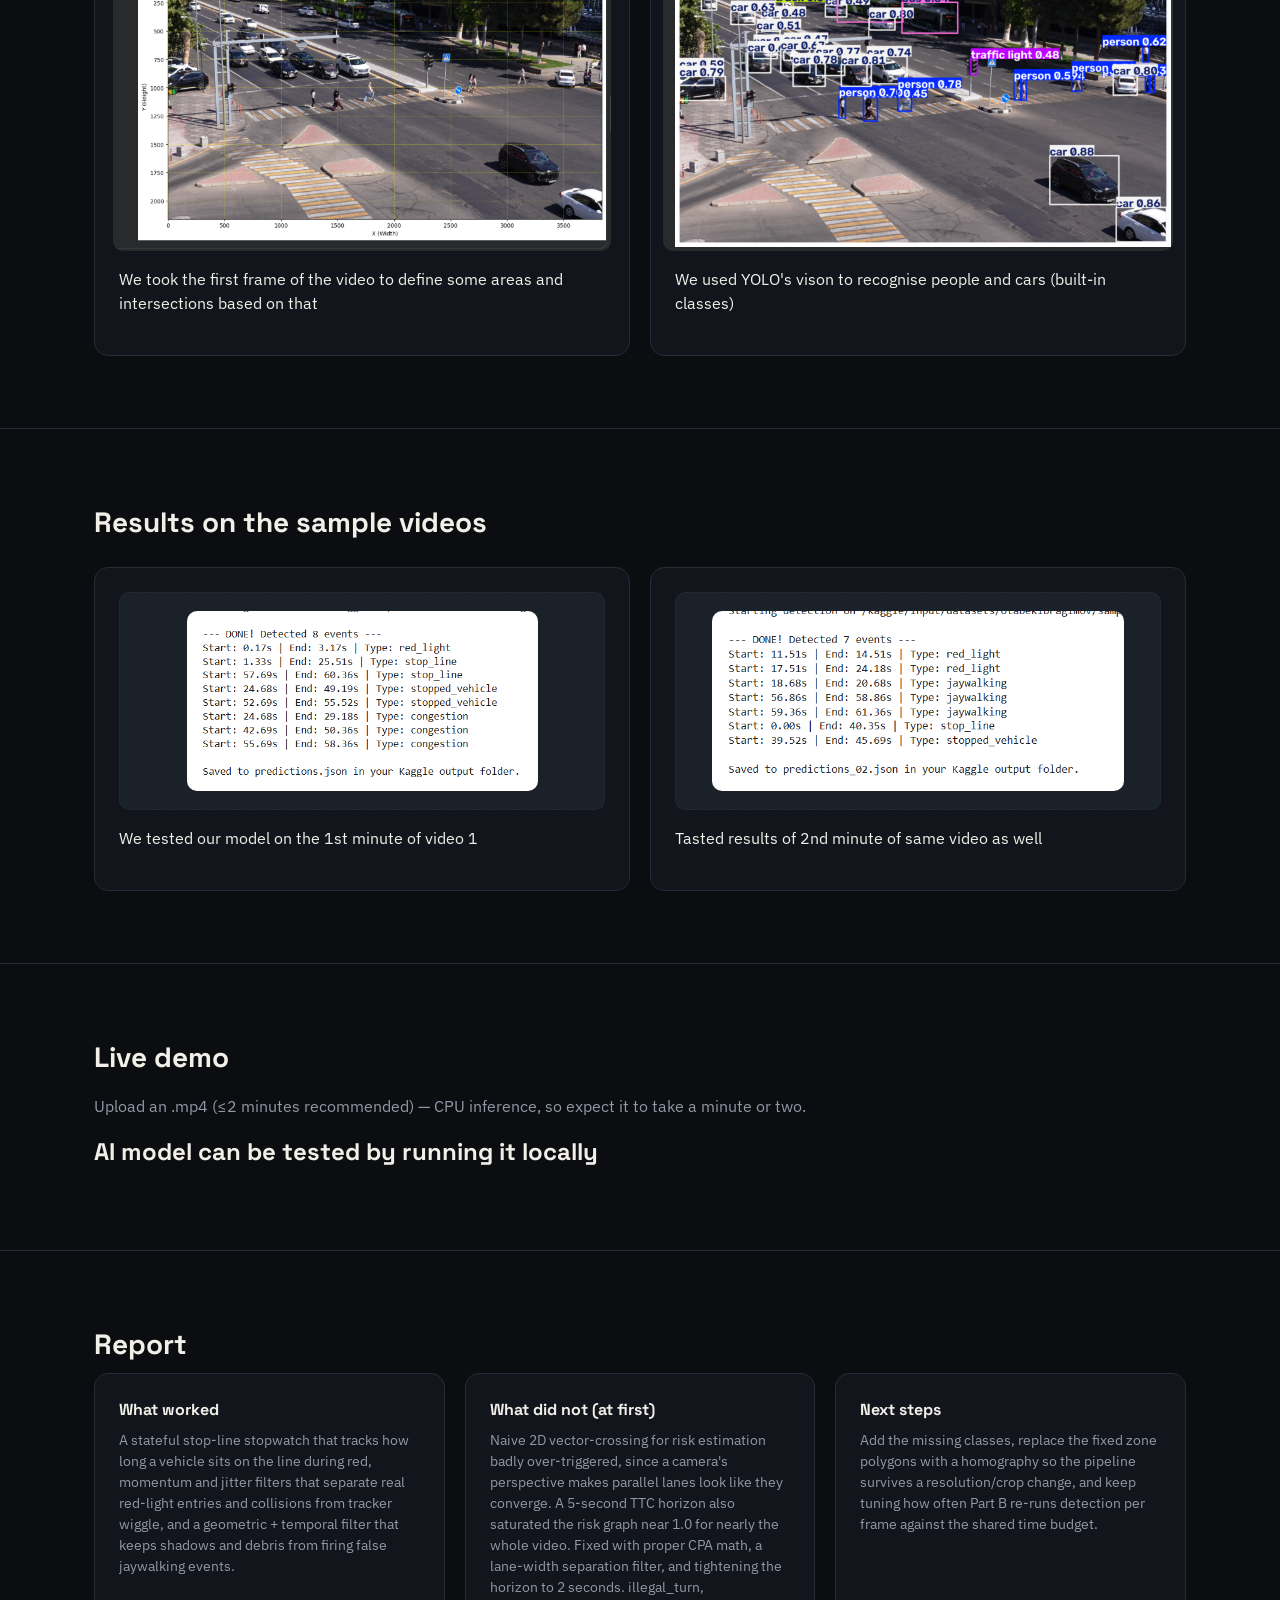
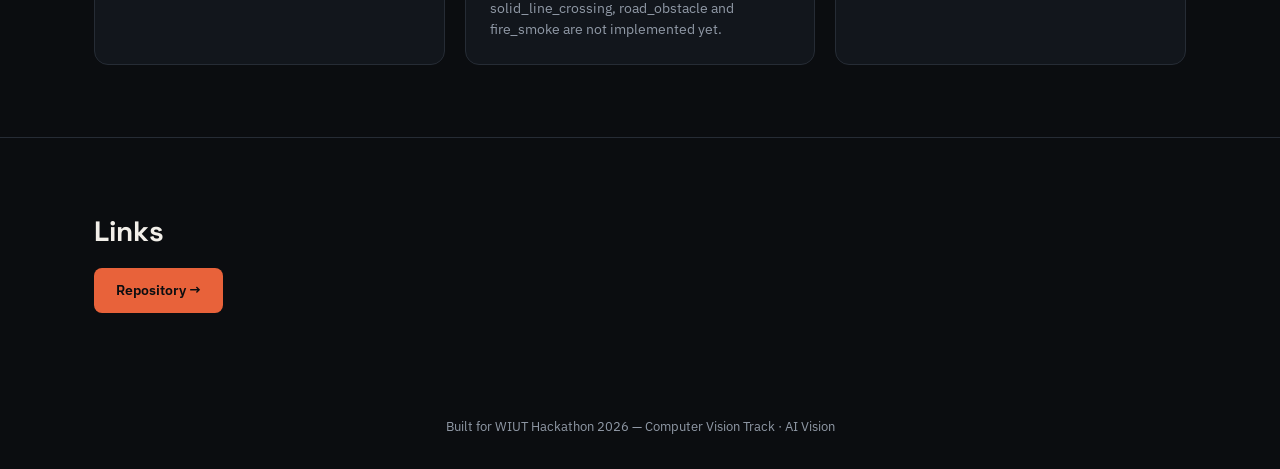
==== commit 11d9dbcf: "update web with new data" ====
--- a/index.html
+++ b/index.html
@@ -158,8 +158,6 @@
     <h2 style="font-size:28px">Links</h2>
     <div style="display:flex;gap:14px;flex-wrap:wrap;margin-top:16px">
       <a class="btn" href="https://github.com/Umarxon80/AI_VISION">Repository →</a>
-      <a class="btn ghost" href="https://github.com/Umarxon80/AI_VISION/tree/main/weights">Weights →</a>
-      <a class="btn ghost" href="https://github.com/Umarxon80/AI_VISION/blob/main/predictions_samples.json">predictions_samples.json →</a>
     </div>
   </div>
 </section>
